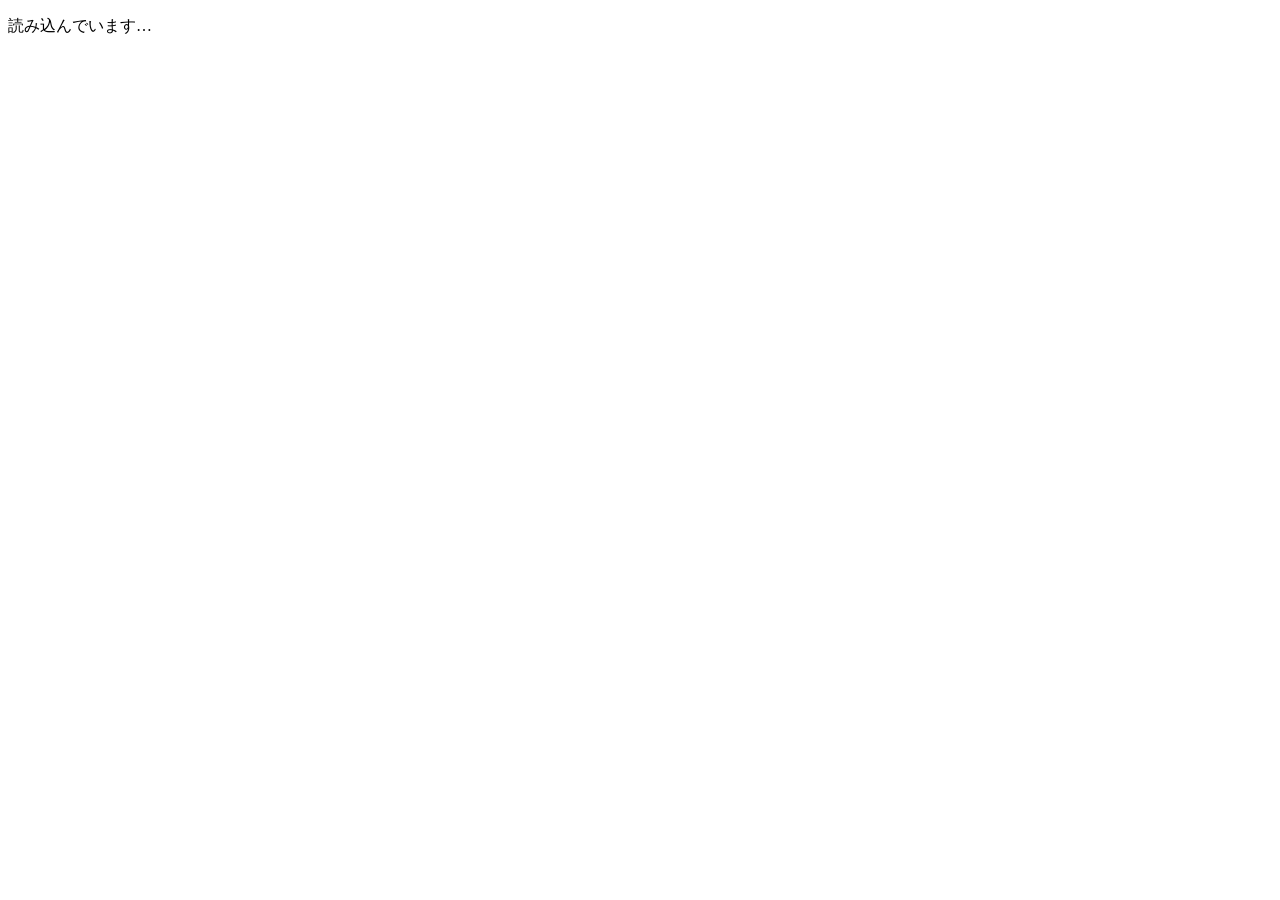
==== index.html @ b0db7124 "Add files via upload" ====
<!doctype html>
<html lang="ja">
<head>
  <meta charset="utf-8">
  <meta name="viewport" content="width=device-width, initial-scale=1, viewport-fit=cover">
  <meta name="color-scheme" content="light dark">
  <title>英検 二次試験 面接練習</title>
  <link rel="stylesheet" href="style.css">
  <script type="module" src="main.js"></script>
</head>
<body>

<section id="screen-loading-data" class="screen page">
  <p class="muted center">読み込んでいます…</p>
</section>

<section id="screen-fatal" class="screen page" hidden>
  <p id="fatal-message" class="error"></p>
</section>

<!-- パスワード（照合は Worker が行う。ここは入力欄を出すだけ） -->
<section id="screen-login" class="screen page" hidden>
  <h1><span data-grade-label></span><br>二次試験 面接練習</h1>
  <form id="login-form" class="panel">
    <label for="password">パスワード</label>
    <input id="password" type="password" autocomplete="current-password" autocapitalize="off" spellcheck="false" required>
    <button type="submit" class="btn primary wide">はじめる</button>
    <p id="login-error" class="error" role="alert"></p>
  </form>
  <p class="muted">先生から配られたパスワードを入れてください。</p>
</section>

<section id="screen-ready" class="screen page" hidden>
  <h1><span data-grade-label></span><br>二次試験 面接練習</h1>
  <p class="set-name">問題：<span data-set-title lang="en"></span></p>

  <div class="panel">
    <h2>流れ</h2>
    <ol class="flow">
      <li>パッセージを黙読（20秒）してから音読</li>
      <li>No.1〜No.3 はカードを見て答える</li>
      <li>カードを裏返して No.4・No.5 に答える</li>
      <li>終わったら、録音をもとに講評を見る</li>
    </ol>
    <h2>はじめる前に</h2>
    <ul class="tips">
      <li>面接官の声が出ます。音量を上げてください。</li>
      <li>マイクの使用を聞かれたら「許可」を押してください。</li>
      <li>「ピッ」と鳴ったら話し始めます。答え終わったらボタンを押してください。時間が来ると自動で次に進みます。</li>
    </ul>
    <label class="check">
      <input id="opt-show-text" type="checkbox">
      面接官のセリフを文字でも表示する
    </label>
  </div>

  <p id="ready-remaining" class="note"></p>
  <p id="offline-note" class="note" hidden>いまは AI の講評なしで練習するモードです。終わったら自分の録音と解答例を見比べましょう。</p>
  <button id="btn-start" type="button" class="btn primary wide big">面接を始める</button>
  <p id="ready-error" class="error" role="alert"></p>
  <button id="btn-logout" type="button" class="btn link" hidden>パスワードを入れ直す</button>
</section>

<section id="screen-interview" class="screen interview" hidden>
  <header class="topbar">
    <span class="topbar-title"><span data-grade-label></span>　<span data-set-title lang="en"></span></span>
    <button id="btn-quit" type="button" class="btn link">中断</button>
  </header>

  <div class="examiner">
    <div class="avatar" aria-hidden="true">
      <svg viewBox="0 0 48 48"><circle cx="24" cy="17" r="9"/><path d="M7 45c1.5-10 8.5-15 17-15s15.5 5 17 15z"/></svg>
    </div>
    <div class="bubble" aria-live="polite">
      <div class="bubble-head">
        <span id="examiner-status">面接官</span>
        <button id="btn-toggle-text" type="button" class="chip" aria-pressed="false">文字で見る</button>
      </div>
      <p id="examiner-line" class="bubble-line" lang="en" hidden></p>
    </div>
  </div>

  <div class="card-wrap">
    <article id="card-front" class="card">
      <h2 id="card-title" class="card-title" lang="en"></h2>
      <p id="card-passage" class="card-passage" lang="en"></p>
      <div class="pictures">
        <figure id="fig-a"><figcaption>A</figcaption><img id="pic-a" alt="イラストA"></figure>
        <figure id="fig-b"><figcaption>B</figcaption><img id="pic-b" alt="イラストB"></figure>
      </div>
    </article>
    <div id="card-back" class="card card-back" hidden>
      <p>カードは裏返してあります。<br>面接官の質問を聞いて答えましょう。</p>
    </div>
    <div id="card-returned" class="card card-back" hidden>
      <p>カードを面接官に返しました。</p>
    </div>
  </div>

  <footer id="dock" class="dock idle">
    <div class="dock-row">
      <span class="rec-dot" aria-hidden="true"></span>
      <span id="phase-label" class="phase-label"></span>
      <span id="phase-time" class="phase-time"></span>
    </div>
    <div class="progress"><div id="progress-bar"></div></div>
    <div id="level" class="level" hidden><span>声の大きさ</span><div class="level-track"><div id="level-bar"></div></div></div>
    <p id="phase-hint" class="phase-hint"></p>
    <div id="phase-actions" class="actions"></div>
  </footer>
</section>

<section id="screen-done" class="screen page" hidden>
  <h1>おつかれさまでした</h1>
  <p id="done-warning" class="error"></p>
  <div id="done-ai" class="panel">
    <p>AIに講評を頼むと、話した英語の書き起こしと、問題ごとのコメント・書き換え例が返ってきます。</p>
    <p id="done-remaining" class="note"></p>
    <button id="btn-feedback" type="button" class="btn primary wide big">AIの講評をもらう</button>
  </div>
  <p id="done-error" class="error" role="alert"></p>
  <button id="btn-self" type="button" class="btn secondary wide">講評なしで解答例を見る</button>
</section>

<section id="screen-loading" class="screen page" hidden>
  <div class="loading">
    <div class="spinner" aria-hidden="true"></div>
    <p>講評を作っています。<br>30秒ほどかかります。</p>
  </div>
</section>

<section id="screen-feedback" class="screen page wide-page" hidden>
  <h1>講評</h1>
  <p id="feedback-ai-note" class="note">AIのコメントは練習のための目安です。合否を判定するものではありません。</p>
  <p id="feedback-self-note" class="note" hidden>自分の録音を聞いて、解答例と見比べましょう。</p>
  <div id="feedback-list"></div>
  <p id="feedback-remaining" class="note"></p>
  <button id="btn-again" type="button" class="btn primary wide">もう一度練習する</button>
</section>

</body>
</html>
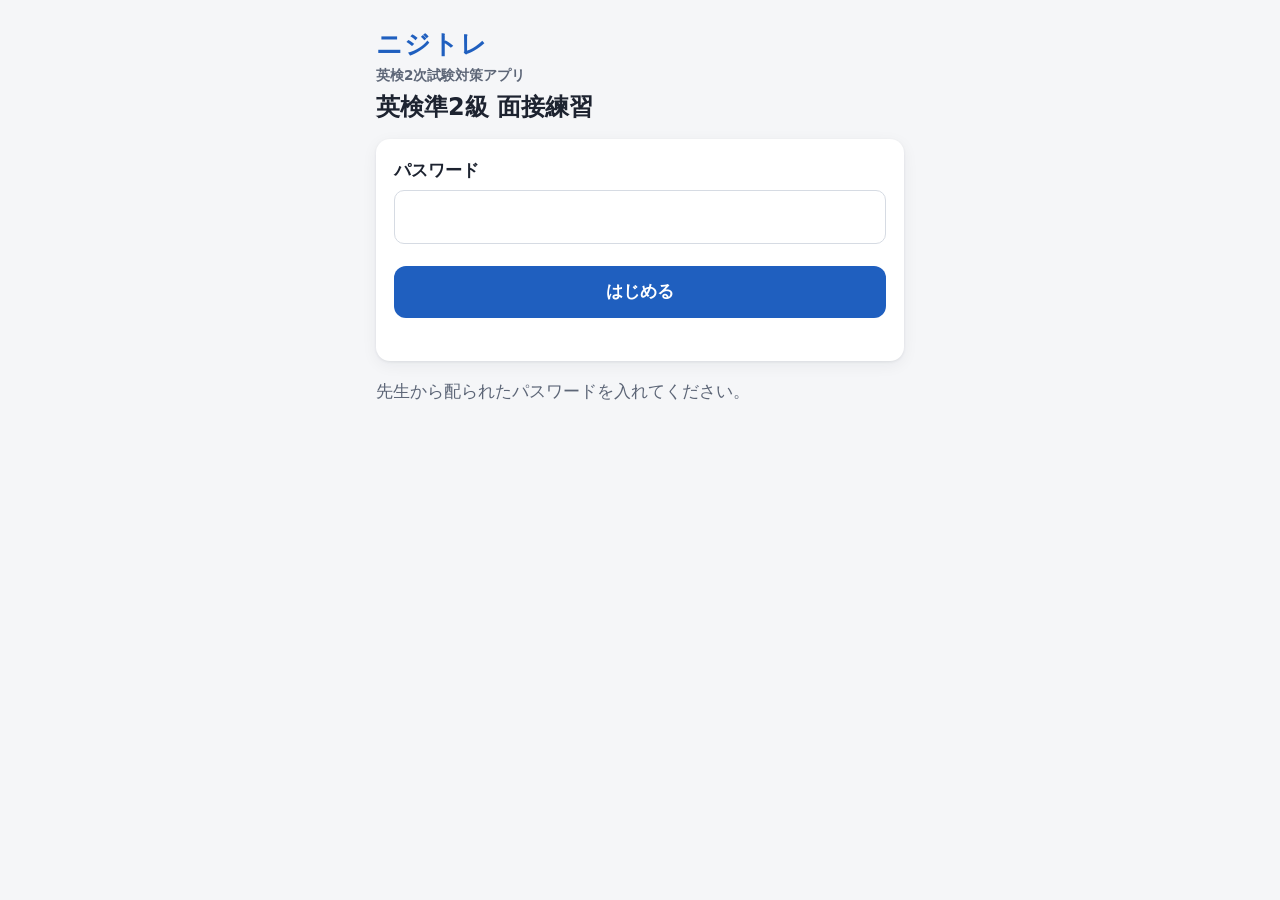
==== commit 8e903103: "ニジトレ 準2級の面接練習アプリ一式を追加 - app/: 黙読・音読・No.1〜5 の通しと講評表示（ビルドなしの HTML/JS） - worker/: パスワード照合、1日の回数上限、Gemin" ====
--- a/index.html
+++ b/index.html
@@ -2,141 +2,13 @@
 <html lang="ja">
 <head>
   <meta charset="utf-8">
-  <meta name="viewport" content="width=device-width, initial-scale=1, viewport-fit=cover">
-  <meta name="color-scheme" content="light dark">
-  <title>英検 二次試験 面接練習</title>
-  <link rel="stylesheet" href="style.css">
-  <script type="module" src="main.js"></script>
+  <meta name="viewport" content="width=device-width, initial-scale=1">
+  <title>ニジトレ -英検2次試験対策アプリ-</title>
+  <!-- いまは準2級だけなのでアプリへ直行する。級を選ぶトップページはここに作る -->
+  <meta http-equiv="refresh" content="0; url=app/">
+  <script>location.replace("app/" + location.search);</script>
 </head>
 <body>
-
-<section id="screen-loading-data" class="screen page">
-  <p class="muted center">読み込んでいます…</p>
-</section>
-
-<section id="screen-fatal" class="screen page" hidden>
-  <p id="fatal-message" class="error"></p>
-</section>
-
-<!-- パスワード（照合は Worker が行う。ここは入力欄を出すだけ） -->
-<section id="screen-login" class="screen page" hidden>
-  <h1><span data-grade-label></span><br>二次試験 面接練習</h1>
-  <form id="login-form" class="panel">
-    <label for="password">パスワード</label>
-    <input id="password" type="password" autocomplete="current-password" autocapitalize="off" spellcheck="false" required>
-    <button type="submit" class="btn primary wide">はじめる</button>
-    <p id="login-error" class="error" role="alert"></p>
-  </form>
-  <p class="muted">先生から配られたパスワードを入れてください。</p>
-</section>
-
-<section id="screen-ready" class="screen page" hidden>
-  <h1><span data-grade-label></span><br>二次試験 面接練習</h1>
-  <p class="set-name">問題：<span data-set-title lang="en"></span></p>
-
-  <div class="panel">
-    <h2>流れ</h2>
-    <ol class="flow">
-      <li>パッセージを黙読（20秒）してから音読</li>
-      <li>No.1〜No.3 はカードを見て答える</li>
-      <li>カードを裏返して No.4・No.5 に答える</li>
-      <li>終わったら、録音をもとに講評を見る</li>
-    </ol>
-    <h2>はじめる前に</h2>
-    <ul class="tips">
-      <li>面接官の声が出ます。音量を上げてください。</li>
-      <li>マイクの使用を聞かれたら「許可」を押してください。</li>
-      <li>「ピッ」と鳴ったら話し始めます。答え終わったらボタンを押してください。時間が来ると自動で次に進みます。</li>
-    </ul>
-    <label class="check">
-      <input id="opt-show-text" type="checkbox">
-      面接官のセリフを文字でも表示する
-    </label>
-  </div>
-
-  <p id="ready-remaining" class="note"></p>
-  <p id="offline-note" class="note" hidden>いまは AI の講評なしで練習するモードです。終わったら自分の録音と解答例を見比べましょう。</p>
-  <button id="btn-start" type="button" class="btn primary wide big">面接を始める</button>
-  <p id="ready-error" class="error" role="alert"></p>
-  <button id="btn-logout" type="button" class="btn link" hidden>パスワードを入れ直す</button>
-</section>
-
-<section id="screen-interview" class="screen interview" hidden>
-  <header class="topbar">
-    <span class="topbar-title"><span data-grade-label></span>　<span data-set-title lang="en"></span></span>
-    <button id="btn-quit" type="button" class="btn link">中断</button>
-  </header>
-
-  <div class="examiner">
-    <div class="avatar" aria-hidden="true">
-      <svg viewBox="0 0 48 48"><circle cx="24" cy="17" r="9"/><path d="M7 45c1.5-10 8.5-15 17-15s15.5 5 17 15z"/></svg>
-    </div>
-    <div class="bubble" aria-live="polite">
-      <div class="bubble-head">
-        <span id="examiner-status">面接官</span>
-        <button id="btn-toggle-text" type="button" class="chip" aria-pressed="false">文字で見る</button>
-      </div>
-      <p id="examiner-line" class="bubble-line" lang="en" hidden></p>
-    </div>
-  </div>
-
-  <div class="card-wrap">
-    <article id="card-front" class="card">
-      <h2 id="card-title" class="card-title" lang="en"></h2>
-      <p id="card-passage" class="card-passage" lang="en"></p>
-      <div class="pictures">
-        <figure id="fig-a"><figcaption>A</figcaption><img id="pic-a" alt="イラストA"></figure>
-        <figure id="fig-b"><figcaption>B</figcaption><img id="pic-b" alt="イラストB"></figure>
-      </div>
-    </article>
-    <div id="card-back" class="card card-back" hidden>
-      <p>カードは裏返してあります。<br>面接官の質問を聞いて答えましょう。</p>
-    </div>
-    <div id="card-returned" class="card card-back" hidden>
-      <p>カードを面接官に返しました。</p>
-    </div>
-  </div>
-
-  <footer id="dock" class="dock idle">
-    <div class="dock-row">
-      <span class="rec-dot" aria-hidden="true"></span>
-      <span id="phase-label" class="phase-label"></span>
-      <span id="phase-time" class="phase-time"></span>
-    </div>
-    <div class="progress"><div id="progress-bar"></div></div>
-    <div id="level" class="level" hidden><span>声の大きさ</span><div class="level-track"><div id="level-bar"></div></div></div>
-    <p id="phase-hint" class="phase-hint"></p>
-    <div id="phase-actions" class="actions"></div>
-  </footer>
-</section>
-
-<section id="screen-done" class="screen page" hidden>
-  <h1>おつかれさまでした</h1>
-  <p id="done-warning" class="error"></p>
-  <div id="done-ai" class="panel">
-    <p>AIに講評を頼むと、話した英語の書き起こしと、問題ごとのコメント・書き換え例が返ってきます。</p>
-    <p id="done-remaining" class="note"></p>
-    <button id="btn-feedback" type="button" class="btn primary wide big">AIの講評をもらう</button>
-  </div>
-  <p id="done-error" class="error" role="alert"></p>
-  <button id="btn-self" type="button" class="btn secondary wide">講評なしで解答例を見る</button>
-</section>
-
-<section id="screen-loading" class="screen page" hidden>
-  <div class="loading">
-    <div class="spinner" aria-hidden="true"></div>
-    <p>講評を作っています。<br>30秒ほどかかります。</p>
-  </div>
-</section>
-
-<section id="screen-feedback" class="screen page wide-page" hidden>
-  <h1>講評</h1>
-  <p id="feedback-ai-note" class="note">AIのコメントは練習のための目安です。合否を判定するものではありません。</p>
-  <p id="feedback-self-note" class="note" hidden>自分の録音を聞いて、解答例と見比べましょう。</p>
-  <div id="feedback-list"></div>
-  <p id="feedback-remaining" class="note"></p>
-  <button id="btn-again" type="button" class="btn primary wide">もう一度練習する</button>
-</section>
-
+  <p><a href="app/">ニジトレを開く</a></p>
 </body>
 </html>
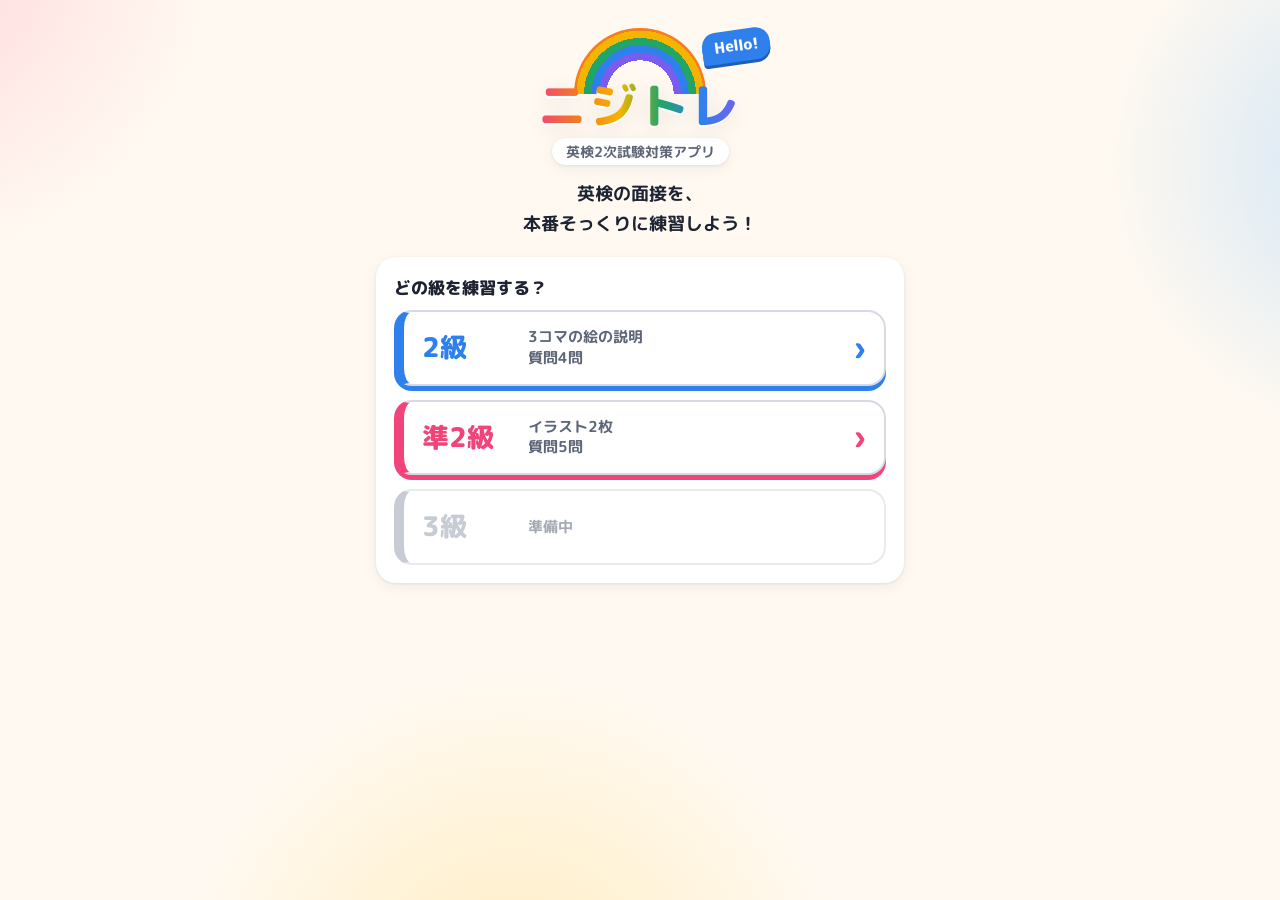
==== commit d974dd46: "2級に対応し、トップページで級を選べるようにした - トップページ（ルートの index.html）に 2級・準2級・3級（準備中）のボタン - 2級のカード: 書き出しの文、3コマ、コマの間の矢印と" ====
--- a/index.html
+++ b/index.html
@@ -2,13 +2,44 @@
 <html lang="ja">
 <head>
   <meta charset="utf-8">
-  <meta name="viewport" content="width=device-width, initial-scale=1">
+  <meta name="viewport" content="width=device-width, initial-scale=1, viewport-fit=cover">
+  <meta name="color-scheme" content="light">
   <title>ニジトレ -英検2次試験対策アプリ-</title>
-  <!-- いまは準2級だけなのでアプリへ直行する。級を選ぶトップページはここに作る -->
-  <meta http-equiv="refresh" content="0; url=app/">
-  <script>location.replace("app/" + location.search);</script>
+  <link rel="preconnect" href="https://fonts.googleapis.com">
+  <link rel="preconnect" href="https://fonts.gstatic.com" crossorigin>
+  <link rel="stylesheet" href="https://fonts.googleapis.com/css2?family=M+PLUS+Rounded+1c:wght@500;700;800&display=swap">
+  <link rel="stylesheet" href="app/style.css">
 </head>
 <body>
-  <p><a href="app/">ニジトレを開く</a></p>
+
+<!-- トップページ：級を選ぶ。どの級も同じアプリ（app/）を ?grade= で切り替えて使う -->
+<main class="page">
+  <header class="hero">
+    <div class="rainbow" aria-hidden="true"></div>
+    <span class="hello" aria-hidden="true">Hello!</span>
+    <p class="brand">ニジトレ</p>
+    <p class="brand-sub">英検2次試験対策アプリ</p>
+  </header>
+  <p class="lead">英検の面接を、<br>本番そっくりに練習しよう！</p>
+
+  <div class="panel">
+    <h2>どの級を練習する？</h2>
+    <nav class="grade-list" aria-label="級">
+      <a class="grade-item" href="app/?grade=grade2" style="--c: #2f80ed">
+        <span class="grade-name">2級</span>
+        <span class="grade-desc">3コマの絵の説明<br>質問4問</span>
+      </a>
+      <a class="grade-item" href="app/?grade=pre2" style="--c: #f0447a">
+        <span class="grade-name">準2級</span>
+        <span class="grade-desc">イラスト2枚<br>質問5問</span>
+      </a>
+      <span class="grade-item is-soon" style="--c: #9aa3b2" aria-disabled="true">
+        <span class="grade-name">3級</span>
+        <span class="grade-desc">準備中</span>
+      </span>
+    </nav>
+  </div>
+</main>
+
 </body>
 </html>
--- a/app/style.css
+++ b/app/style.css
@@ -0,0 +1,655 @@
+:root {
+  --bg: #f5f6f8;
+  --surface: #ffffff;
+  --surface-2: #eef1f5;
+  --text: #1d2330;
+  --muted: #5d6677;
+  --line: #d6dbe3;
+  --accent: #1f5fbf;
+  --accent-text: #ffffff;
+  --accent-soft: #e3ecfa;
+  --rec: #d33a2c;
+  --good: #1f7a4d;
+  --good-soft: #e5f4ec;
+  --fix: #9a5b00;
+  --fix-soft: #fdf1df;
+  --focus: #f2b705;
+  --card-paper: #fffef9;
+  --shadow: 0 1px 3px rgba(20, 30, 50, 0.08), 0 4px 16px rgba(20, 30, 50, 0.06);
+  --radius: 14px;
+  --serif: Georgia, "Times New Roman", "Hiragino Mincho ProN", serif;
+  --sans: system-ui, -apple-system, "Hiragino Sans", "Noto Sans JP", "Yu Gothic UI", sans-serif;
+  --pop: "M PLUS Rounded 1c", "Hiragino Maru Gothic ProN", var(--sans);
+  --rainbow: linear-gradient(90deg, #f0447a, #f57c1f, #f5b400, #23a565, #2f80ed, #7b5cf0);
+  --page-bg: #fff9f1;
+  --blob-1: rgba(255, 150, 180, 0.35);
+  --blob-2: rgba(120, 190, 255, 0.35);
+  --blob-3: rgba(255, 214, 100, 0.35);
+}
+
+* { box-sizing: border-box; }
+
+html { -webkit-text-size-adjust: 100%; }
+
+body {
+  margin: 0;
+  background: var(--bg);
+  color: var(--text);
+  font-family: var(--sans);
+  font-size: 17px;
+  line-height: 1.6;
+}
+
+[hidden] { display: none !important; }
+
+h1 { font-size: 1.5rem; line-height: 1.35; margin: 0 0 16px; }
+h2 { font-size: 1.05rem; margin: 0 0 8px; }
+h3 { font-size: 0.85rem; margin: 0 0 4px; color: var(--muted); font-weight: 600; }
+
+.muted { color: var(--muted); }
+.center { text-align: center; }
+.note { color: var(--muted); font-size: 0.92rem; }
+.error { color: var(--rec); font-weight: 600; min-height: 1em; margin: 8px 0; }
+.error:empty { margin: 0; }
+
+/* ページ型の画面 */
+.page {
+  max-width: 560px;
+  margin: 0 auto;
+  padding: max(24px, env(safe-area-inset-top)) 16px max(32px, env(safe-area-inset-bottom));
+}
+.wide-page { max-width: 760px; }
+
+.panel {
+  background: var(--surface);
+  border-radius: var(--radius);
+  box-shadow: var(--shadow);
+  padding: 18px;
+  margin: 0 0 16px;
+}
+.panel h2:not(:first-child) { margin-top: 16px; }
+
+
+.flow, .tips { margin: 0; padding-left: 1.4em; }
+.flow li, .tips li { margin: 2px 0; }
+
+label { display: block; font-weight: 600; margin-bottom: 6px; }
+input[type="password"] {
+  width: 100%;
+  font: inherit;
+  font-size: 1.1rem;
+  padding: 12px 14px;
+  border: 1.5px solid var(--line);
+  border-radius: 10px;
+  background: var(--surface);
+  color: var(--text);
+  margin-bottom: 14px;
+}
+input[type="password"]:focus { outline: 2px solid var(--accent); border-color: transparent; }
+
+.check {
+  display: flex;
+  gap: 10px;
+  align-items: center;
+  font-weight: 500;
+  margin: 16px 0 0;
+}
+.check input { width: 22px; height: 22px; margin: 0; accent-color: var(--accent); }
+
+/* ボタン */
+.btn {
+  font: inherit;
+  font-weight: 700;
+  border: 0;
+  border-radius: 12px;
+  padding: 12px 18px;
+  min-height: 48px;
+  cursor: pointer;
+  touch-action: manipulation;
+}
+.btn:disabled { opacity: 0.45; cursor: default; }
+.btn.primary { background: var(--accent); color: var(--accent-text); }
+.btn.secondary { background: var(--surface-2); color: var(--text); }
+.btn.link { background: none; color: var(--accent); padding: 8px; min-height: 40px; font-weight: 600; }
+.btn.wide { display: block; width: 100%; margin: 8px 0; }
+.btn.big { font-size: 1.15rem; min-height: 56px; }
+
+.chip {
+  font: inherit;
+  font-size: 0.8rem;
+  font-weight: 600;
+  border: 1px solid var(--line);
+  background: var(--surface);
+  color: var(--accent);
+  border-radius: 999px;
+  padding: 4px 12px;
+  min-height: 32px;
+  cursor: pointer;
+}
+
+/* 面接画面 */
+.interview {
+  display: flex;
+  flex-direction: column;
+  height: 100vh;
+  height: 100dvh;
+}
+
+.topbar {
+  display: flex;
+  align-items: center;
+  justify-content: space-between;
+  gap: 8px;
+  padding: max(6px, env(safe-area-inset-top)) 12px 6px 16px;
+  background: var(--surface);
+  border-bottom: 1px solid var(--line);
+  font-size: 0.9rem;
+}
+.topbar-title { color: var(--muted); white-space: nowrap; overflow: hidden; text-overflow: ellipsis; }
+
+.examiner {
+  display: flex;
+  gap: 12px;
+  align-items: flex-start;
+  padding: 12px 16px;
+  max-width: 900px;
+  width: 100%;
+  margin: 0 auto;
+}
+.avatar {
+  flex: none;
+  width: 48px;
+  height: 48px;
+  border-radius: 50%;
+  background: var(--surface-2);
+  display: grid;
+  place-items: center;
+  transition: box-shadow 0.2s;
+}
+.avatar svg { width: 34px; height: 34px; fill: var(--muted); }
+.speaking .avatar { box-shadow: 0 0 0 3px var(--accent); }
+.speaking .avatar svg { fill: var(--accent); }
+
+.bubble {
+  flex: 1;
+  min-width: 0;
+  background: var(--surface);
+  border-radius: 4px var(--radius) var(--radius) var(--radius);
+  box-shadow: var(--shadow);
+  padding: 8px 12px;
+}
+.bubble-head { display: flex; justify-content: space-between; align-items: center; gap: 8px; }
+#examiner-status { font-size: 0.85rem; font-weight: 600; color: var(--muted); }
+.speaking #examiner-status { color: var(--accent); }
+.bubble-line { margin: 6px 0 2px; font-size: 1rem; line-height: 1.5; }
+
+.card-wrap {
+  flex: 1;
+  overflow-y: auto;
+  -webkit-overflow-scrolling: touch;
+  padding: 4px 16px 16px;
+}
+
+.card {
+  max-width: 900px;
+  margin: 0 auto;
+  background: var(--card-paper);
+  border: 1.5px solid var(--line);
+  border-radius: 6px;
+  box-shadow: var(--shadow);
+  padding: 18px 18px 20px;
+}
+.card-title { font-family: var(--serif); text-align: center; font-size: 1.25rem; margin: 0 0 10px; color: var(--text); }
+.card-passage {
+  font-family: var(--serif);
+  font-size: 1.12rem;
+  line-height: 1.75;
+  margin: 0 0 16px;
+  padding: 6px 8px;
+  border-radius: 6px;
+  transition: box-shadow 0.3s;
+}
+.pictures { display: grid; grid-template-columns: 1fr; gap: 14px; }
+.pictures figure {
+  position: relative;
+  margin: 0;
+  border-radius: 6px;
+  transition: box-shadow 0.3s;
+}
+.pictures figcaption {
+  position: absolute;
+  top: 6px;
+  left: 6px;
+  min-width: 30px;
+  text-align: center;
+  font-weight: 700;
+  background: var(--surface);
+  color: var(--text);
+  border: 1.5px solid var(--text);
+  border-radius: 4px;
+  padding: 0 6px;
+  font-size: 0.95rem;
+}
+.pictures img {
+  display: block;
+  width: 100%;
+  height: auto;
+  aspect-ratio: 4 / 3;
+  object-fit: contain;
+  border: 1.5px solid var(--line);
+  border-radius: 6px;
+  background: #fff;
+}
+.card .focus { box-shadow: 0 0 0 3px var(--focus); }
+
+.card-back {
+  display: grid;
+  place-items: center;
+  min-height: 240px;
+  text-align: center;
+  color: var(--muted);
+  background: repeating-linear-gradient(45deg, var(--surface-2), var(--surface-2) 12px, var(--surface) 12px, var(--surface) 24px);
+}
+.card-back p { background: var(--surface); padding: 12px 16px; border-radius: 8px; margin: 0; }
+
+@media (min-width: 700px) {
+  .pictures { grid-template-columns: 1fr 1fr; }
+}
+
+/* 2級の3コマ漫画。スマホでは縦に、広い画面では本物のカードと同じく横に並べる */
+.story-lead { font-family: var(--serif); font-size: 1.02rem; line-height: 1.6; margin: 0 0 14px; padding: 0 8px; }
+.story-panels { display: flex; flex-direction: column; align-items: center; border-radius: 6px; }
+.story-panel { position: relative; margin: 0; width: min(100%, 360px); container-type: inline-size; }
+.story-panel img { display: block; width: 100%; height: auto; border-radius: 3px; background: #fff; }
+.story-arrow { display: flex; justify-content: center; margin: 8px 0 16px; }
+.story-arrow span {
+  position: relative;
+  display: inline-block;
+  max-width: 220px;
+  padding: 5px 12px;
+  background: #fff;
+  border: 2px solid #222;
+  border-radius: 6px;
+  font-family: var(--serif);
+  font-size: 0.95rem;
+  font-weight: 700;
+  line-height: 1.25;
+  text-align: center;
+  color: #222;
+}
+.story-arrow span::after {
+  content: "";
+  position: absolute;
+  left: 50%;
+  bottom: -13px;
+  transform: translateX(-50%);
+  border-style: solid;
+  border-width: 11px 9px 0 9px;
+  border-color: #222 transparent transparent transparent;
+}
+@media (min-width: 700px) {
+  .story-panels { flex-direction: row; align-items: stretch; gap: 26px; }
+  .story-panel { flex: 1 1 0; width: auto; min-width: 0; }
+  /* 矢印はコマの境目に重ねる */
+  .story-arrow { position: relative; width: 0; margin: 0 -13px; z-index: 1; display: block; }
+  .story-arrow span {
+    position: absolute;
+    top: 38%;
+    left: 50%;
+    transform: translate(-50%, -50%);
+    width: 92px;
+    padding: 5px 6px;
+    font-size: 0.8rem;
+  }
+  .story-arrow span::after {
+    left: auto;
+    right: -12px;
+    bottom: auto;
+    top: 50%;
+    transform: translateY(-50%);
+    border-width: 9px 0 9px 11px;
+    border-color: transparent transparent transparent #222;
+  }
+}
+
+/* 1コマ目のせりふ。画像の上部の空いたところに重ねる */
+.speech {
+  position: absolute;
+  top: 3%;
+  max-width: 80%;
+  margin: 0;
+  padding: 0.45em 0.75em;
+  background: #fff;
+  border: 2px solid #222;
+  border-radius: 14px;
+  font-family: var(--sans);
+  font-size: 13px;
+  font-size: clamp(11px, 5cqw, 16px);
+  font-weight: 600;
+  line-height: 1.3;
+  color: #222;
+}
+.speech-left { left: 4%; }
+.speech-right { right: 4%; }
+.speech::after {
+  content: "";
+  position: absolute;
+  bottom: -12px;
+  border-style: solid;
+  border-width: 12px 8px 0 8px;
+  border-color: #222 transparent transparent transparent;
+}
+.speech-left::after { left: 22%; }
+.speech-right::after { right: 22%; }
+
+/* 下の操作パネル */
+.dock {
+  background: var(--surface);
+  border-top: 1px solid var(--line);
+  padding: 10px 16px max(12px, env(safe-area-inset-bottom));
+  box-shadow: 0 -2px 12px rgba(20, 30, 50, 0.06);
+}
+.dock > * { max-width: 900px; margin-left: auto; margin-right: auto; }
+.dock-row { display: flex; align-items: baseline; gap: 8px; }
+.phase-label { font-weight: 700; font-size: 1.05rem; }
+.phase-time { margin-left: auto; font-variant-numeric: tabular-nums; font-weight: 700; color: var(--accent); }
+.idle .phase-label { color: var(--muted); font-weight: 600; font-size: 0.95rem; }
+
+.rec-dot { display: none; width: 12px; height: 12px; border-radius: 50%; background: var(--rec); align-self: center; animation: blink 1s infinite; }
+.recording .rec-dot { display: inline-block; }
+.recording .phase-label { color: var(--rec); }
+.recording .phase-time { color: var(--rec); }
+@keyframes blink { 50% { opacity: 0.25; } }
+
+.progress { height: 6px; background: var(--surface-2); border-radius: 3px; overflow: hidden; margin-top: 6px; }
+#progress-bar { height: 100%; width: 0; background: var(--accent); transition: width 0.1s linear; }
+.recording #progress-bar { background: var(--rec); }
+.idle .progress { visibility: hidden; }
+
+.level { display: flex; align-items: center; gap: 8px; margin-top: 6px; font-size: 0.78rem; color: var(--muted); }
+.level-track { flex: 1; height: 6px; background: var(--surface-2); border-radius: 3px; overflow: hidden; }
+#level-bar { height: 100%; width: 0; background: var(--good); transition: width 0.05s linear; }
+
+.phase-hint { font-size: 0.95rem; color: var(--text); margin: 6px 0 0; }
+.phase-hint:empty { display: none; }
+.idle .phase-hint { color: var(--accent); font-weight: 600; }
+.phase-warning {
+  font-size: 0.95rem;
+  font-weight: 700;
+  color: var(--rec);
+  background: var(--fix-soft);
+  border-radius: 8px;
+  padding: 6px 10px;
+  margin: 8px 0 0;
+}
+.phase-warning:empty { display: none; }
+
+/* 録音が始まった瞬間に一度だけ光らせる */
+.dock.started { animation: rec-start 0.9s ease-out; }
+@keyframes rec-start {
+  0% { background: var(--rec); }
+  100% { background: var(--surface); }
+}
+.actions { display: flex; gap: 10px; margin-top: 10px; }
+.actions:empty { display: none; }
+.actions .btn { flex: 1; }
+.actions .btn.secondary { flex: 0 1 auto; }
+
+/* 待ち画面 */
+.loading { text-align: center; padding-top: 30vh; color: var(--muted); }
+.spinner {
+  width: 44px;
+  height: 44px;
+  margin: 0 auto 16px;
+  border: 4px solid var(--surface-2);
+  border-top-color: var(--accent);
+  border-radius: 50%;
+  animation: spin 0.9s linear infinite;
+}
+@keyframes spin { to { transform: rotate(360deg); } }
+
+/* 講評 */
+.fb-item {
+  background: var(--surface);
+  border-radius: var(--radius);
+  box-shadow: var(--shadow);
+  padding: 16px;
+  margin: 0 0 16px;
+}
+.fb-head h2 { font-size: 1.15rem; margin: 0; }
+.fb-question { margin: 2px 0 12px; color: var(--muted); font-size: 0.95rem; }
+.fb-pictures { margin: 0 0 12px; }
+.fb-picture { display: block; width: 100%; max-width: 360px; border-radius: 6px; border: 1px solid var(--line); }
+.fb-pictures.multi { display: grid; grid-template-columns: repeat(3, minmax(0, 1fr)); gap: 6px; max-width: 480px; }
+.fb-answer { margin-bottom: 12px; }
+.fb-clip { margin: 4px 0 8px; }
+.fb-clip-label { margin: 0 0 2px; font-size: 0.85rem; color: var(--muted); }
+.fb-clip audio { width: 100%; height: 40px; }
+.fb-transcript p { margin: 0; padding: 8px 12px; background: var(--surface-2); border-radius: 8px; font-family: var(--serif); font-size: 1.05rem; }
+.fb-transcript { margin-top: 8px; }
+
+.fb-block { border-left: 4px solid var(--line); padding: 4px 0 4px 12px; margin: 10px 0; }
+.fb-block p, .fb-block ul { margin: 0; }
+.fb-block ul { padding-left: 1.2em; }
+.fb-block.good { border-color: var(--good); background: var(--good-soft); border-radius: 0 8px 8px 0; padding-right: 10px; }
+.fb-block.good h3 { color: var(--good); }
+.fb-block.fix { border-color: var(--fix); background: var(--fix-soft); border-radius: 0 8px 8px 0; padding-right: 10px; }
+.fb-block.fix h3 { color: var(--fix); }
+.fb-block.rewrite { border-color: var(--accent); background: var(--accent-soft); border-radius: 0 8px 8px 0; padding-right: 10px; }
+.fb-block.rewrite h3 { color: var(--accent); }
+.fb-block.rewrite p { font-family: var(--serif); font-size: 1.05rem; }
+.fb-note { color: var(--muted); font-size: 0.92rem; margin: 10px 0 0; }
+.fb-block.next { border-color: var(--accent); background: var(--accent-soft); border-radius: 0 8px 8px 0; padding-right: 10px; }
+.fb-block.next h3 { color: var(--accent); }
+
+.fb-overall { border-top: 4px solid var(--accent); }
+.overall-list { margin: 10px 0 0; display: grid; grid-template-columns: max-content 1fr; gap: 8px 14px; }
+.overall-list dt { font-weight: 700; color: var(--muted); font-size: 0.9rem; padding-top: 1px; }
+.overall-list dd { margin: 0; }
+@media (max-width: 420px) {
+  .overall-list { grid-template-columns: 1fr; gap: 2px; }
+  .overall-list dd { margin-bottom: 8px; }
+}
+
+.fb-model { margin-top: 12px; border-top: 1px dashed var(--line); padding-top: 8px; }
+.fb-model summary { cursor: pointer; color: var(--accent); font-weight: 600; min-height: 32px; }
+.fb-model ul { margin: 6px 0 0; padding-left: 1.2em; font-family: var(--serif); }
+.fb-model p { margin: 6px 0 0; font-family: var(--serif); }
+
+/* ---------------------------------------------------------------------------
+   ポップな見た目（面接画面以外）。「ニジ」に掛けて虹を使う */
+
+body:not([data-screen="interview"]) {
+  background-color: var(--page-bg);
+  background-image:
+    radial-gradient(32rem 32rem at -8% -6%, var(--blob-1), transparent 62%),
+    radial-gradient(28rem 28rem at 108% 18%, var(--blob-2), transparent 62%),
+    radial-gradient(34rem 34rem at 40% 112%, var(--blob-3), transparent 62%);
+  background-attachment: fixed;
+  min-height: 100vh;
+}
+
+.page { font-family: var(--pop); font-weight: 500; }
+.page h1, .page h2 { font-family: var(--pop); font-weight: 800; }
+.page .panel { border-radius: 20px; }
+
+.hero { position: relative; text-align: center; margin: 4px 0 14px; }
+.rainbow {
+  width: 132px;
+  height: 66px;
+  margin: 0 auto -18px;
+  border-radius: 132px 132px 0 0;
+  background: radial-gradient(circle at 50% 100%,
+    transparent 0 36%,
+    #7b5cf0 36% 44%, #2f80ed 44% 52%, #23a565 52% 60%,
+    #f5b400 60% 68%, #f57c1f 68% 76%, #f0447a 76% 84%,
+    transparent 84%);
+}
+.brand {
+  position: relative;
+  display: table; /* 虹色を文字の幅いっぱいに使うため、幅を文字に合わせる */
+  margin: 0 auto;
+  font-family: var(--pop);
+  font-size: 3rem;
+  font-weight: 800;
+  line-height: 1.2;
+  letter-spacing: 0.06em;
+  background: var(--rainbow);
+  -webkit-background-clip: text;
+  background-clip: text;
+  color: transparent;
+  /* 背景の上でも文字の形が分かるように、白いふちを付ける */
+  filter: drop-shadow(0 2px 0 var(--surface)) drop-shadow(0 4px 10px rgba(0, 0, 0, 0.08));
+}
+.brand-sub {
+  display: inline-block;
+  margin: 4px 0 0;
+  padding: 3px 14px;
+  border-radius: 999px;
+  background: var(--surface);
+  box-shadow: var(--shadow);
+  font-size: 0.85rem;
+  font-weight: 700;
+  color: var(--muted);
+}
+.hello {
+  position: absolute;
+  top: 2px;
+  left: calc(50% + 62px);
+  padding: 4px 12px;
+  border-radius: 14px 14px 14px 4px;
+  background: #2f80ed;
+  color: #fff;
+  font-family: var(--pop);
+  font-weight: 800;
+  font-size: 0.95rem;
+  transform: rotate(-8deg);
+  box-shadow: 0 3px 0 #1d5fb8;
+}
+.hero-small .rainbow { width: 96px; height: 48px; margin-bottom: -14px; }
+.hero-small .brand { font-size: 2.2rem; }
+
+.lead { text-align: center; font-size: 1.1rem; font-weight: 700; margin: 0 0 18px; line-height: 1.7; }
+.grade-pill {
+  display: inline-block;
+  padding: 2px 12px;
+  margin-right: 2px;
+  border-radius: 999px;
+  background: #f0447a;
+  color: #fff;
+  font-weight: 800;
+}
+
+/* 押したくなるボタン */
+.page .btn.primary {
+  font-family: var(--pop);
+  font-weight: 800;
+  border-radius: 999px;
+  background: linear-gradient(135deg, #f0447a, #f57c1f);
+  color: #fff;
+  box-shadow: 0 5px 0 #b8325c;
+  transition: transform 0.08s, box-shadow 0.08s;
+}
+.page .btn.primary:active:not(:disabled) { transform: translateY(3px); box-shadow: 0 2px 0 #b8325c; }
+.page .btn.primary:disabled { box-shadow: none; }
+.page .btn.secondary { font-family: var(--pop); border-radius: 999px; }
+
+/* 回を選ぶカード。色は main.js が回ごとに --c で渡す */
+.set-list { display: grid; gap: 10px; }
+.set-item {
+  --c: #2f80ed;
+  position: relative;
+  display: flex;
+  align-items: center;
+  gap: 12px;
+  width: 100%;
+  padding: 8px 12px 8px 8px;
+  font: inherit;
+  text-align: left;
+  color: var(--text);
+  background: var(--surface);
+  border: 2px solid var(--line);
+  border-left: 8px solid var(--c);
+  border-radius: 16px;
+  cursor: pointer;
+  touch-action: manipulation;
+  transition: transform 0.12s, box-shadow 0.12s;
+}
+.set-item[aria-checked="true"] {
+  border-color: var(--c);
+  background: var(--surface);
+  background: color-mix(in srgb, var(--c) 12%, var(--surface));
+  box-shadow: 0 4px 0 var(--c);
+  transform: translateY(-2px);
+}
+.set-thumb {
+  flex: none;
+  width: 88px;
+  height: 66px;
+  object-fit: cover;
+  border-radius: 10px;
+  background: var(--surface-2);
+}
+.set-text { flex: 1; min-width: 0; display: flex; flex-direction: column; gap: 2px; }
+.set-no {
+  align-self: flex-start;
+  padding: 0 10px;
+  border-radius: 999px;
+  background: var(--c);
+  color: #fff;
+  font-size: 0.8rem;
+  font-weight: 800;
+}
+.set-name { font-family: var(--serif); font-size: 1.02rem; font-weight: 700; line-height: 1.3; }
+.set-done {
+  align-self: flex-start;
+  font-size: 0.72rem;
+  font-weight: 700;
+  color: var(--good);
+}
+.set-check {
+  flex: none;
+  width: 28px;
+  height: 28px;
+  border-radius: 50%;
+  border: 2px solid var(--line);
+  display: grid;
+  place-items: center;
+  color: transparent;
+  font-weight: 800;
+}
+.set-item[aria-checked="true"] .set-check { background: var(--c); border-color: var(--c); color: #fff; }
+
+.change-grade { font-size: 0.85rem; font-weight: 700; color: var(--accent); margin-left: 6px; }
+
+/* トップページの級ボタン（ルートの index.html） */
+.grade-list { display: grid; gap: 14px; }
+.grade-item {
+  --c: #2f80ed;
+  display: flex;
+  align-items: center;
+  gap: 14px;
+  padding: 14px 18px;
+  border-radius: 18px;
+  background: var(--surface);
+  border: 2px solid var(--line);
+  border-left: 10px solid var(--c);
+  color: var(--text);
+  text-decoration: none;
+  box-shadow: 0 5px 0 var(--c);
+  transition: transform 0.08s, box-shadow 0.08s;
+  touch-action: manipulation;
+}
+.grade-item:active { transform: translateY(3px); box-shadow: 0 2px 0 var(--c); }
+.grade-name { font-family: var(--pop); font-size: 1.7rem; font-weight: 800; color: var(--c); min-width: 3.4em; }
+.grade-desc { font-weight: 700; color: var(--muted); font-size: 0.92rem; line-height: 1.4; }
+.grade-item::after { content: "›"; margin-left: auto; font-size: 2rem; font-weight: 800; color: var(--c); line-height: 1; }
+.grade-item.is-soon { box-shadow: none; opacity: 0.55; cursor: default; }
+.grade-item.is-soon::after { content: none; }
+
+.guide summary { cursor: pointer; font-weight: 800; color: var(--accent); min-height: 32px; }
+.guide[open] summary { margin-bottom: 12px; }
+
+@media (prefers-reduced-motion: reduce) {
+  *, *::before, *::after { animation: none !important; transition: none !important; }
+}
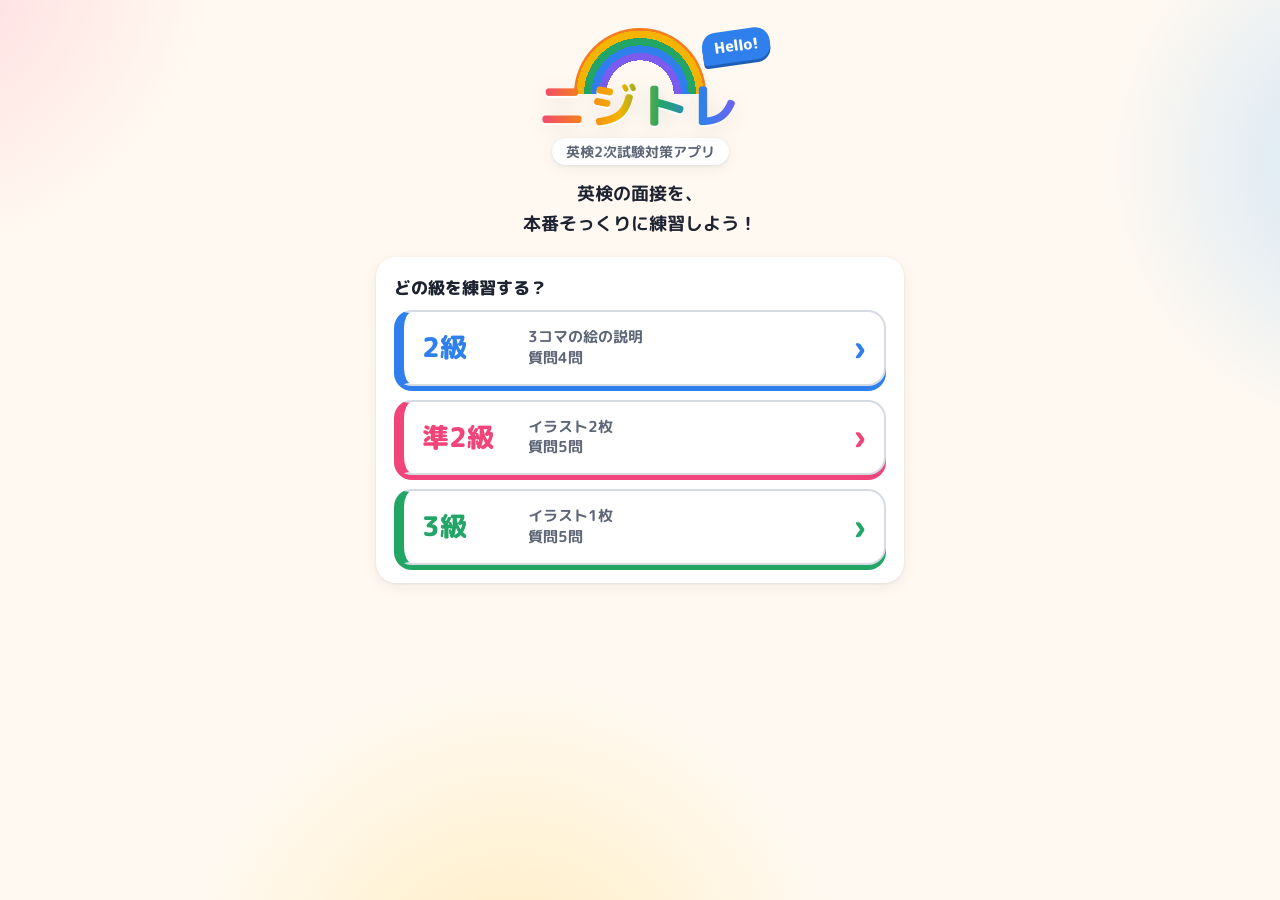
==== commit 01e57107: "3級第4・5回のイラストを取り込み、トップページの3級ボタンを使えるようにした - 第4回は卵が3つ並ぶ版、第5回は水族館の絵。No.2・No.3 の解答例は画像と照合して変更なし - トップページの" ====
--- a/index.html
+++ b/index.html
@@ -33,10 +33,10 @@
         <span class="grade-name">準2級</span>
         <span class="grade-desc">イラスト2枚<br>質問5問</span>
       </a>
-      <span class="grade-item is-soon" style="--c: #9aa3b2" aria-disabled="true">
+      <a class="grade-item" href="app/?grade=grade3" style="--c: #23a565">
         <span class="grade-name">3級</span>
-        <span class="grade-desc">準備中</span>
-      </span>
+        <span class="grade-desc">イラスト1枚<br>質問5問</span>
+      </a>
     </nav>
   </div>
 </main>
--- a/app/style.css
+++ b/app/style.css
@@ -255,6 +255,9 @@
 @media (min-width: 700px) {
   .pictures { grid-template-columns: 1fr 1fr; }
 }
+/* 3級はイラスト1枚。ラベル（A / B）は付けない */
+.pictures.single { grid-template-columns: 1fr; max-width: 640px; margin: 0 auto; }
+.pictures.single figcaption { display: none; }
 
 /* 2級の3コマ漫画。スマホでは縦に、広い画面では本物のカードと同じく横に並べる */
 .story-lead { font-family: var(--serif); font-size: 1.02rem; line-height: 1.6; margin: 0 0 14px; padding: 0 8px; }
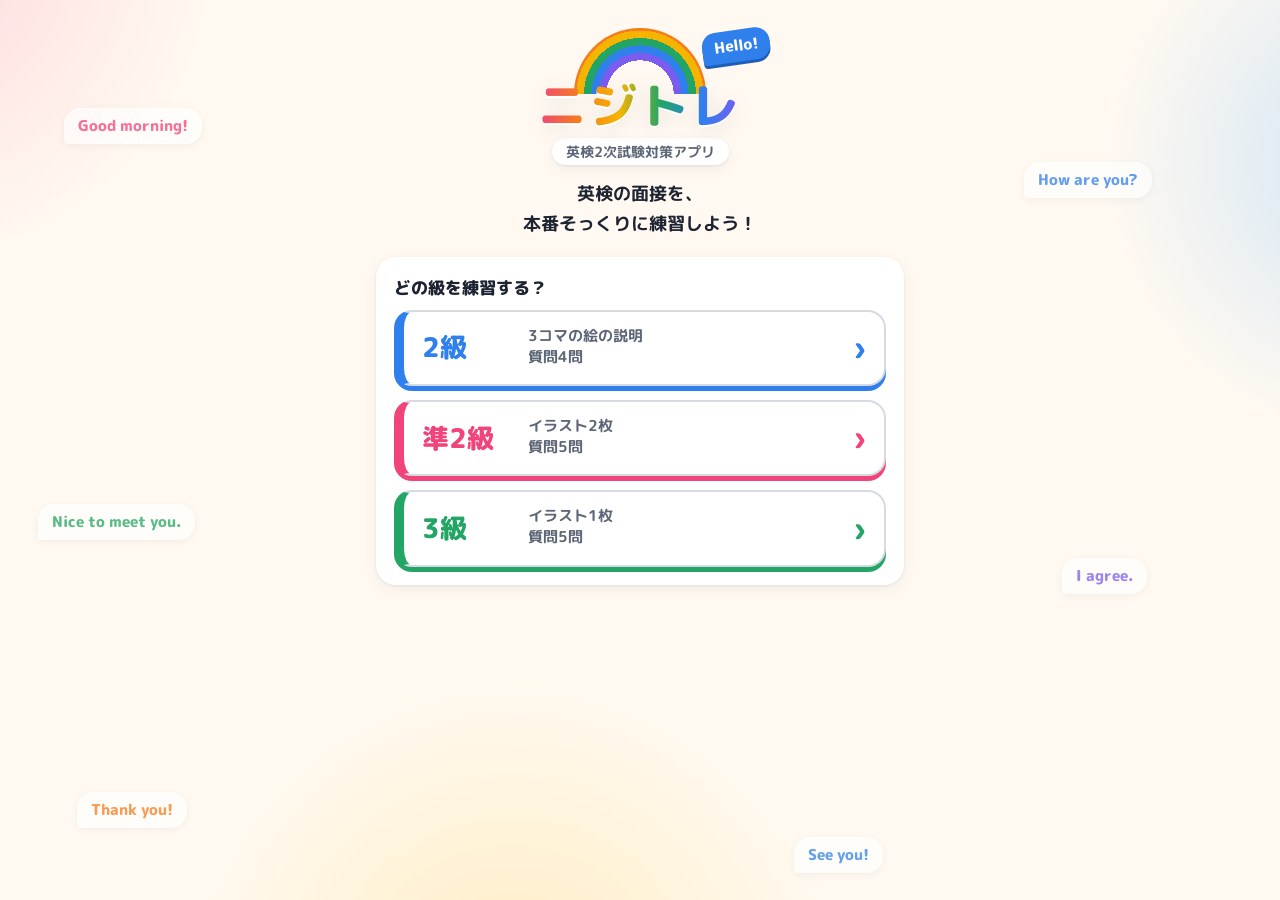
==== commit d54f4f44: "見た目に動きの演出を加えた - トップページ・回を選ぶ画面: 虹が伸びてロゴが弾む登場、背景に英語の吹き出しが漂う、   大きなボタンに光が走る。トップページの各級に「練習済み」の回数を表示 - 面接" ====
--- a/index.html
+++ b/index.html
@@ -11,6 +11,15 @@
   <link rel="stylesheet" href="app/style.css">
 </head>
 <body>
+<!-- 背景にただよう吹き出し（飾り） -->
+<div class="bg-bubbles" aria-hidden="true">
+  <span style="--x: 5%; --y: 12%; --c: #f0447a; --t: 7s">Good morning!</span>
+  <span style="--x: 80%; --y: 18%; --c: #2f80ed; --t: 9s">How are you?</span>
+  <span style="--x: 3%; --y: 56%; --c: #23a565; --t: 8s">Nice to meet you.</span>
+  <span style="--x: 83%; --y: 62%; --c: #7b5cf0; --t: 10s">I agree.</span>
+  <span class="low" style="--x: 6%; --y: 88%; --c: #f57c1f; --t: 9s">Thank you!</span>
+  <span class="low" style="--x: 62%; --y: 93%; --c: #2f80ed; --t: 11s">See you!</span>
+</div>
 
 <!-- トップページ：級を選ぶ。どの級も同じアプリ（app/）を ?grade= で切り替えて使う -->
 <main class="page">
@@ -25,21 +34,36 @@
   <div class="panel">
     <h2>どの級を練習する？</h2>
     <nav class="grade-list" aria-label="級">
-      <a class="grade-item" href="app/?grade=grade2" style="--c: #2f80ed">
+      <a class="grade-item" href="app/?grade=grade2" data-grade="grade2" style="--c: #2f80ed">
         <span class="grade-name">2級</span>
-        <span class="grade-desc">3コマの絵の説明<br>質問4問</span>
+        <span class="grade-desc">3コマの絵の説明<br>質問4問<span class="grade-progress"></span></span>
       </a>
-      <a class="grade-item" href="app/?grade=pre2" style="--c: #f0447a">
+      <a class="grade-item" href="app/?grade=pre2" data-grade="pre2" style="--c: #f0447a">
         <span class="grade-name">準2級</span>
-        <span class="grade-desc">イラスト2枚<br>質問5問</span>
+        <span class="grade-desc">イラスト2枚<br>質問5問<span class="grade-progress"></span></span>
       </a>
-      <a class="grade-item" href="app/?grade=grade3" style="--c: #23a565">
+      <a class="grade-item" href="app/?grade=grade3" data-grade="grade3" style="--c: #23a565">
         <span class="grade-name">3級</span>
-        <span class="grade-desc">イラスト1枚<br>質問5問</span>
+        <span class="grade-desc">イラスト1枚<br>質問5問<span class="grade-progress"></span></span>
       </a>
     </nav>
   </div>
 </main>
 
+<script>
+  // この端末で練習し終えた回の数（app/main.js が localStorage に記録している）
+  for (const item of document.querySelectorAll(".grade-item[data-grade]")) {
+    let done = [];
+    try {
+      done = JSON.parse(localStorage.getItem("eiken2ji.done." + item.dataset.grade) || "[]");
+    } catch {
+      done = [];
+    }
+    if (Array.isArray(done) && done.length) {
+      item.querySelector(".grade-progress").textContent = "✓ " + done.length + "回分 練習済み";
+    }
+  }
+</script>
+
 </body>
 </html>
--- a/app/style.css
+++ b/app/style.css
@@ -158,17 +158,26 @@
 }
 .avatar {
   flex: none;
-  width: 48px;
-  height: 48px;
+  width: 52px;
+  height: 52px;
   border-radius: 50%;
-  background: var(--surface-2);
-  display: grid;
-  place-items: center;
-  transition: box-shadow 0.2s;
-}
-.avatar svg { width: 34px; height: 34px; fill: var(--muted); }
-.speaking .avatar { box-shadow: 0 0 0 3px var(--accent); }
-.speaking .avatar svg { fill: var(--accent); }
+  overflow: hidden;
+  background: var(--accent-soft);
+  box-shadow: 0 0 0 2px var(--surface), 0 2px 6px rgba(20, 30, 50, 0.15);
+}
+.avatar svg { display: block; width: 100%; height: 100%; }
+/* 面接官のまばたきと、話している間の口の動き */
+.examiner-svg .eye,
+.examiner-svg .mouth { transform-box: fill-box; transform-origin: center; }
+.examiner-svg .eye { animation: blink 4.5s infinite; }
+.speaking .examiner-svg .mouth { animation: talk 0.2s ease-in-out infinite alternate; }
+.speaking .avatar { animation: speak-ring 1.2s ease-out infinite; }
+@keyframes blink { 0%, 94%, 100% { transform: scaleY(1); } 97% { transform: scaleY(0.1); } }
+@keyframes talk { from { transform: scaleY(0.5); } to { transform: scaleY(2.4); } }
+@keyframes speak-ring {
+  from { box-shadow: 0 0 0 3px var(--accent), 0 0 0 3px rgba(31, 95, 191, 0.45); }
+  to { box-shadow: 0 0 0 3px var(--accent), 0 0 0 14px rgba(31, 95, 191, 0); }
+}
 
 .bubble {
   flex: 1;
@@ -369,9 +378,17 @@
 .recording #progress-bar { background: var(--rec); }
 .idle .progress { visibility: hidden; }
 
-.level { display: flex; align-items: center; gap: 8px; margin-top: 6px; font-size: 0.78rem; color: var(--muted); }
-.level-track { flex: 1; height: 6px; background: var(--surface-2); border-radius: 3px; overflow: hidden; }
-#level-bar { height: 100%; width: 0; background: var(--good); transition: width 0.05s linear; }
+.level { display: flex; align-items: center; gap: 10px; margin-top: 6px; font-size: 0.78rem; color: var(--muted); }
+/* 声に合わせて弾むイコライザー。--lvl（0〜1）は main.js が入れる */
+.eq { display: flex; align-items: center; gap: 4px; height: 24px; }
+.eq i {
+  width: 8px;
+  height: 100%;
+  border-radius: 4px;
+  background: linear-gradient(to top, #23a565, #f5b400 65%, #f0447a);
+  transform: scaleY(calc(0.12 + var(--lvl, 0) * var(--k, 1)));
+  transition: transform 0.08s linear;
+}
 
 .phase-hint { font-size: 0.95rem; color: var(--text); margin: 6px 0 0; }
 .phase-hint:empty { display: none; }
@@ -398,18 +415,22 @@
 .actions .btn { flex: 1; }
 .actions .btn.secondary { flex: 0 1 auto; }
 
-/* 待ち画面 */
-.loading { text-align: center; padding-top: 30vh; color: var(--muted); }
-.spinner {
-  width: 44px;
-  height: 44px;
-  margin: 0 auto 16px;
-  border: 4px solid var(--surface-2);
-  border-top-color: var(--accent);
-  border-radius: 50%;
-  animation: spin 0.9s linear infinite;
-}
-@keyframes spin { to { transform: rotate(360deg); } }
+/* 講評を待つ画面。面接官が考えている */
+.loading { text-align: center; padding-top: 16vh; }
+.thinker { position: relative; width: 120px; margin: 0 auto 22px; }
+.avatar.big { width: 120px; height: 120px; box-shadow: 0 0 0 4px var(--surface), 0 6px 18px rgba(20, 30, 50, 0.15); }
+.think-dots { position: absolute; right: -40px; top: -4px; display: flex; gap: 6px; }
+.think-dots i { width: 11px; height: 11px; border-radius: 50%; background: var(--accent); animation: think 1.2s ease-in-out infinite; }
+.think-dots i:nth-child(2) { animation-delay: 0.2s; }
+.think-dots i:nth-child(3) { animation-delay: 0.4s; }
+@keyframes think { 0%, 80%, 100% { transform: translateY(0); opacity: 0.35; } 40% { transform: translateY(-9px); opacity: 1; } }
+.loading-step { font-weight: 800; font-size: 1.1rem; margin: 0 0 14px; }
+.loading-step.step-in { animation: rise 0.4s backwards; }
+.loading-bar { width: min(300px, 80%); height: 10px; margin: 0 auto 12px; border-radius: 5px; background: var(--surface-2); overflow: hidden; }
+.loading-bar div { width: 100%; height: 100%; border-radius: 5px; background: var(--rainbow); transform-origin: left; transform: scaleX(0); }
+/* 実際の進み具合は分からないので、90%まではゆっくり進め、そこで待つ */
+.loading-bar div.run { animation: loading 40s cubic-bezier(0.1, 0.6, 0.3, 1) forwards; }
+@keyframes loading { to { transform: scaleX(0.9); } }
 
 /* 講評 */
 .fb-item {
@@ -653,6 +674,105 @@
 .guide summary { cursor: pointer; font-weight: 800; color: var(--accent); min-height: 32px; }
 .guide[open] summary { margin-bottom: 12px; }
 
+/* ---------------------------------------------------------------------------
+   動きの演出。どれも位置・大きさ・透明度だけを動かすので軽い。
+   「視差効果を減らす」設定の端末では、末尾の指定ですべて止まる */
+
+@keyframes rise { from { opacity: 0; transform: translateY(14px); } }
+@keyframes pop-in { 0% { opacity: 0; transform: scale(0.6); } 60% { opacity: 1; transform: scale(1.08); } 100% { transform: scale(1); } }
+@keyframes rainbow-in { from { opacity: 0; transform: scale(0.4, 0); } }
+@keyframes hello-in { 0% { opacity: 0; transform: rotate(-8deg) scale(0.3); } 70% { opacity: 1; transform: rotate(-8deg) scale(1.12); } 100% { transform: rotate(-8deg) scale(1); } }
+@keyframes bob { 0%, 100% { transform: rotate(-8deg) translateY(0); } 50% { transform: rotate(-3deg) translateY(-5px); } }
+
+/* トップページ・ログイン・回を選ぶ画面の登場 */
+.hero .rainbow { transform-origin: 50% 100%; animation: rainbow-in 0.8s cubic-bezier(0.2, 0.9, 0.3, 1.2) backwards; }
+.hero .brand { animation: pop-in 0.7s 0.2s backwards; }
+.hero .brand-sub,
+.page .lead { animation: rise 0.5s 0.4s backwards; }
+.hero .hello { animation: hello-in 0.5s 0.7s backwards, bob 3.2s 1.3s ease-in-out infinite; }
+.page .panel { animation: rise 0.5s 0.5s backwards; }
+.grade-item { animation: rise 0.45s backwards; }
+.grade-item:nth-child(1) { animation-delay: 0.6s; }
+.grade-item:nth-child(2) { animation-delay: 0.7s; }
+.grade-item:nth-child(3) { animation-delay: 0.8s; }
+.grade-progress { display: block; margin-top: 3px; color: var(--good); font-size: 0.8rem; }
+
+/* 背景にただよう吹き出し */
+.page { position: relative; z-index: 1; }
+.bg-bubbles { position: fixed; inset: 0; z-index: 0; overflow: hidden; pointer-events: none; }
+body[data-screen="interview"] .bg-bubbles { display: none; }
+.bg-bubbles span {
+  position: absolute;
+  left: var(--x);
+  top: var(--y);
+  padding: 6px 14px;
+  border-radius: 16px 16px 16px 4px;
+  background: rgba(255, 255, 255, 0.8);
+  box-shadow: 0 2px 10px rgba(20, 30, 50, 0.07);
+  color: var(--c);
+  font-family: var(--pop);
+  font-size: 0.95rem;
+  font-weight: 800;
+  white-space: nowrap;
+  opacity: 0.75;
+  animation: drift var(--t) ease-in-out infinite alternate;
+}
+@keyframes drift { from { transform: translateY(0) rotate(-3deg); } to { transform: translateY(-18px) rotate(3deg); } }
+/* スマホでは画面の下のほうの2つだけにする（ほかはパネルに隠れるため） */
+@media (max-width: 700px) {
+  .bg-bubbles span:not(.low) { display: none; }
+}
+
+/* 大きなボタンにときどき光が走る */
+.btn.big.primary { position: relative; overflow: hidden; }
+.btn.big.primary::after {
+  content: "";
+  position: absolute;
+  top: 0;
+  bottom: 0;
+  left: 0;
+  width: 35%;
+  background: linear-gradient(100deg, transparent, rgba(255, 255, 255, 0.45), transparent);
+  transform: translateX(-150%) skewX(-20deg);
+  animation: shine 3.6s 1.5s ease-in-out infinite;
+}
+.btn.big.primary:disabled::after { display: none; }
+@keyframes shine { 0% { transform: translateX(-150%) skewX(-20deg); } 35%, 100% { transform: translateX(400%) skewX(-20deg); } }
+
+/* カードを受け取る・裏返す・返す */
+.card-wrap { perspective: 1400px; }
+.card-in { animation: card-in 0.55s cubic-bezier(0.2, 0.8, 0.2, 1) backwards; }
+@keyframes card-in { from { opacity: 0; transform: translateY(40px) rotate(-2deg) scale(0.96); } }
+.flip-in { animation: flip-in 0.7s cubic-bezier(0.3, 0.7, 0.3, 1) backwards; }
+@keyframes flip-in { from { opacity: 0.4; transform: rotateY(90deg); } }
+
+/* 終わったときの紙吹雪 */
+.done-title { text-align: center; font-size: 1.8rem; animation: pop-in 0.6s backwards; }
+.confetti { position: fixed; inset: 0; z-index: 50; overflow: hidden; pointer-events: none; }
+.confetti i {
+  position: absolute;
+  top: -20px;
+  left: var(--x);
+  width: 9px;
+  height: 14px;
+  border-radius: 2px;
+  opacity: 0;
+  animation: fall var(--t) var(--d) cubic-bezier(0.25, 0.6, 0.4, 1) forwards;
+}
+@keyframes fall {
+  0% { opacity: 1; transform: translate(0, 0) rotate(0deg); }
+  100% { opacity: 0.9; transform: translate(var(--s), 110vh) rotate(var(--r)); }
+}
+
+/* 講評が1つずつ現れる */
+.fb-item { animation: rise 0.45s backwards; }
+.fb-item:nth-child(2) { animation-delay: 0.08s; }
+.fb-item:nth-child(3) { animation-delay: 0.16s; }
+.fb-item:nth-child(4) { animation-delay: 0.24s; }
+.fb-item:nth-child(5) { animation-delay: 0.32s; }
+.fb-item:nth-child(6) { animation-delay: 0.4s; }
+.fb-item:nth-child(n + 7) { animation-delay: 0.48s; }
+
 @media (prefers-reduced-motion: reduce) {
   *, *::before, *::after { animation: none !important; transition: none !important; }
 }
